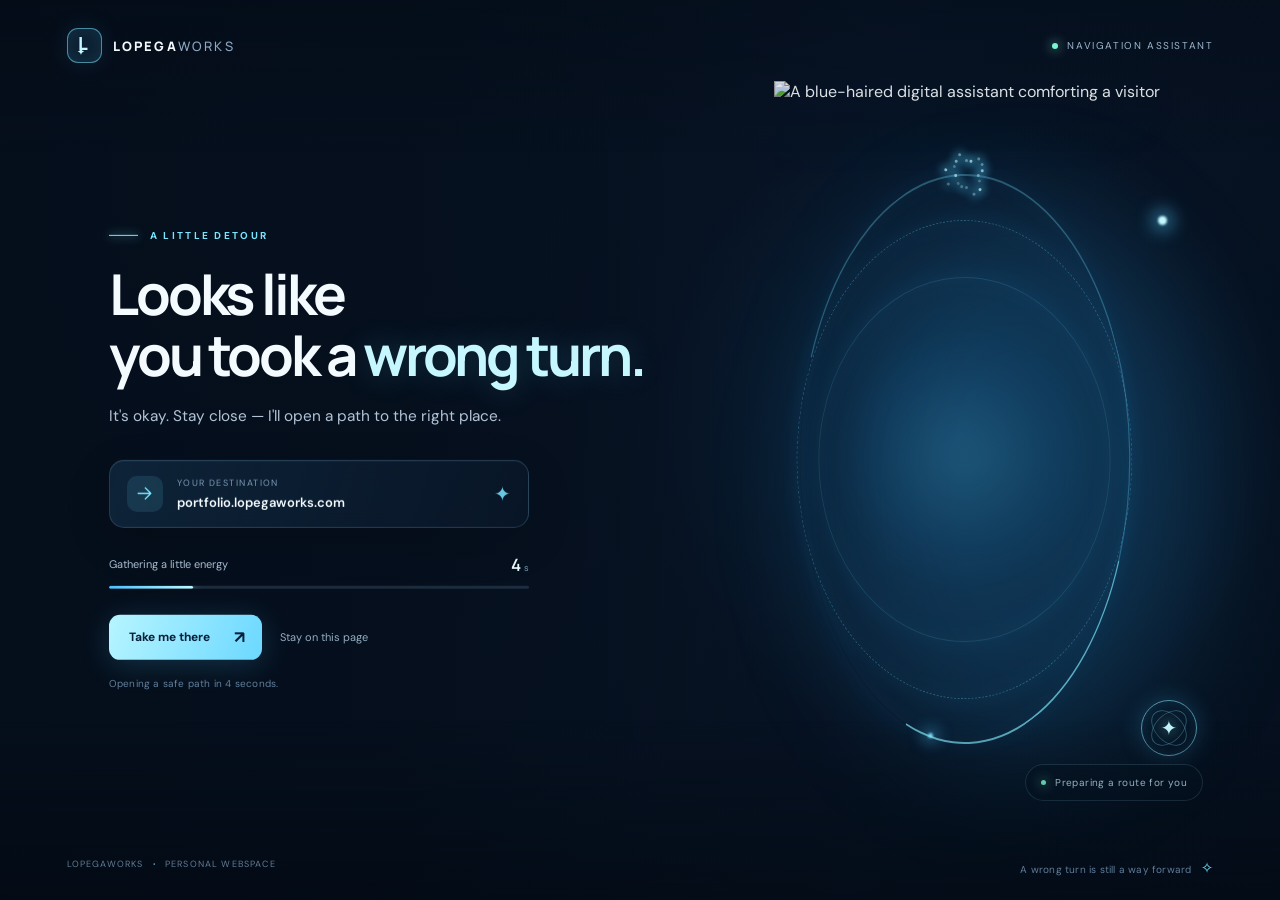
==== Redirect/index.html @ 865a96e5 "Add files via upload" ====
<!doctype html>
<html lang="en">
<head>
  <meta charset="utf-8">
  <meta name="viewport" content="width=device-width, initial-scale=1">
  <meta name="theme-color" content="#071323">
  <meta name="description" content="A friendly LopegaWorks navigation page.">
  <title>Finding your way · LopegaWorks</title>
  <link rel="stylesheet" href="styles.css">
</head>
<body>
  <main class="scene" id="scene">
    <div class="backdrop" aria-hidden="true"></div>
    <div class="image-wash" aria-hidden="true"></div>
    <div class="stars" id="stars" aria-hidden="true"></div>

    <div class="topbar">
      <a class="brand" href="#" aria-label="LopegaWorks home">
        <span class="brand-mark">L<span>✦</span></span>
        <span>LOPEGA<span class="brand-light">WORKS</span></span>
      </a>
      <span class="status"><i></i> NAVIGATION ASSISTANT</span>
    </div>

    <section class="content" aria-labelledby="headline">
      <div class="eyebrow"><span class="eyebrow-line"></span> A LITTLE DETOUR</div>
      <h1 id="headline">Looks like<br>you took a <em>wrong turn.</em></h1>
      <p class="intro" id="dialogue">It's okay. Stay close — I'll open a path to the right place.</p>

      <div class="route-card">
        <div class="route-icon" aria-hidden="true">
          <svg viewBox="0 0 24 24"><path d="M4 12h15M13 5l7 7-7 7"/></svg>
        </div>
        <div class="route-copy">
          <span class="route-label">YOUR DESTINATION</span>
          <strong id="destination-label">portfolio.lopegaworks.com</strong>
        </div>
        <span class="route-check" id="route-check" aria-hidden="true">✦</span>
      </div>

      <div class="progress-area">
        <div class="progress-meta">
          <span id="phase-label">Gathering a little energy</span>
          <span><b id="countdown">5</b><small>s</small></span>
        </div>
        <div class="progress-track"><div class="progress-fill" id="progress-fill"></div></div>
      </div>

      <div class="actions">
        <button class="primary" id="go-now" type="button">
          <span>Take me there</span><span class="button-arrow" aria-hidden="true">↗</span>
        </button>
        <button class="secondary" id="stay-here" type="button">Stay on this page</button>
      </div>
      <p class="footnote" id="footnote">Opening a safe path in <span id="footnote-count">5</span> seconds.</p>
    </section>

    <section class="character-stage" aria-label="Animated assistant illustration">
      <div class="ambient-orb orb-one" aria-hidden="true"></div>
      <div class="ambient-orb orb-two" aria-hidden="true"></div>
      <div class="portal" aria-hidden="true">
        <div class="portal-ring ring-a"></div>
        <div class="portal-ring ring-b"></div>
        <div class="portal-ring ring-c"></div>
        <div class="portal-core"></div>
        <div class="portal-sparks" id="portal-sparks"></div>
      </div>
      <div class="character-frame">
        <img src="assets/assistant-scene.png" alt="A blue-haired digital assistant comforting a visitor" class="character-art">
        <div class="character-glow" aria-hidden="true"></div>
      </div>
      <div class="magic-ribbon ribbon-one" aria-hidden="true"></div>
      <div class="magic-ribbon ribbon-two" aria-hidden="true"></div>
      <div class="magic-ribbon ribbon-three" aria-hidden="true"></div>
      <div class="magic-seal" aria-hidden="true"><span>✦</span></div>
      <div class="character-caption"><span class="caption-dot"></span><span id="character-status">Preparing a route for you</span></div>
    </section>

    <div class="bottomline">
      <span>LOPEGAWORKS <b>·</b> PERSONAL WEBSPACE</span>
      <span class="bottom-right">A wrong turn is still a way forward <span>✧</span></span>
    </div>
    <div class="transition-flash" id="transition-flash" aria-hidden="true"></div>
  </main>
  <script src="config.js"></script>
  <script src="script.js"></script>
</body>
</html>
---- Redirect/styles.css ----
@import url('https://fonts.googleapis.com/css2?family=DM+Sans:wght@400;500;600;700&family=Manrope:wght@400;500;600;700;800&display=swap');

:root {
  --bg: #06101f;
  --blue: #78e6ff;
  --blue-bright: #c6f7ff;
  --muted: #a6b9ce;
  --white: #f4fbff;
  --line: rgba(163, 224, 255, .18);
  --progress: 0%;
}
* { box-sizing: border-box; }
html, body { width: 100%; min-height: 100%; margin: 0; }
body {
  background: var(--bg); color: var(--white);
  font-family: 'DM Sans', system-ui, sans-serif;
  overflow: hidden;
}
button, a { font: inherit; }
button:focus-visible, a:focus-visible { outline: 2px solid var(--blue); outline-offset: 4px; }
.scene {
  position: relative; isolation: isolate; min-height: 100svh; width: 100%;
  overflow: hidden; background: radial-gradient(ellipse at 76% 60%, #123e64 0%, #0a1d33 36%, #06101f 75%);
}
.backdrop {
  position: absolute; inset: 0; z-index: -4;
  background:
    radial-gradient(circle at 75% 48%, rgba(43, 178, 255, .19), transparent 30%),
    radial-gradient(circle at 15% 20%, rgba(27, 78, 128, .2), transparent 30%),
    linear-gradient(120deg, #071321 0%, #081629 48%, #06101e 100%);
}
.image-wash {
  position: absolute; z-index: -3; inset: 0 0 0 35%;
  background-image: url("assets/assistant-scene.png");
  background-position: center 43%; background-size: cover; opacity: .13;
  filter: blur(26px) saturate(1.4); transform: scale(1.08);
}
.scene::before {
  content: ""; position: absolute; inset: 0; z-index: -1; pointer-events: none;
  background: linear-gradient(90deg, rgba(5,14,27,.96) 0%, rgba(5,14,27,.88) 32%, rgba(5,14,27,.18) 69%, rgba(5,14,27,.25) 100%);
}
.scene::after {
  content: ""; position: absolute; inset: 0; z-index: 5; pointer-events: none;
  background: linear-gradient(180deg, rgba(2,8,16,.28), transparent 17%, transparent 80%, rgba(2,8,16,.52));
}
.topbar {
  position: absolute; z-index: 8; top: 0; left: 0; right: 0;
  display: flex; align-items: center; justify-content: space-between;
  padding: 28px clamp(22px, 5.2vw, 82px);
}
.brand { display: inline-flex; gap: 11px; align-items: center; text-decoration: none; color: var(--white); font: 800 13px Manrope, sans-serif; letter-spacing: .17em; }
.brand-mark {
  display: grid; place-items: center; width: 35px; height: 35px; border-radius: 11px;
  border: 1px solid rgba(122,229,255,.55); color: var(--blue-bright); font: 800 18px Manrope;
  background: rgba(79,197,255,.1); box-shadow: inset 0 0 18px rgba(85,211,255,.1), 0 0 24px rgba(70,201,255,.12);
}
.brand-mark span { font-size: 9px; margin-left: -3px; margin-top: -17px; }
.brand-light { color: #8ba8c4; font-weight: 500; }
.status { display: flex; gap: 9px; align-items: center; color: #9eb7cc; font-size: 10px; letter-spacing: .16em; }
.status i, .caption-dot { width: 6px; height: 6px; border-radius: 50%; background: #78f4d0; box-shadow: 0 0 12px #78f4d0; }
.content {
  position: absolute; z-index: 6; left: clamp(22px, 8.5vw, 140px); top: 50%;
  transform: translateY(-47%); width: min(43%, 560px); min-width: 370px;
  animation: content-in 1s cubic-bezier(.2,.8,.2,1) both;
}
.eyebrow { display: flex; align-items: center; gap: 12px; color: var(--blue); font-size: 10px; letter-spacing: .23em; font-weight: 700; }
.eyebrow-line { width: 29px; height: 1px; background: var(--blue); box-shadow: 0 0 10px var(--blue); }
h1 { margin: 22px 0 17px; font: 700 clamp(36px, 4.4vw, 66px)/1.08 Manrope, sans-serif; letter-spacing: -.055em; }
h1 em { font-style: normal; color: var(--blue-bright); text-shadow: 0 0 32px rgba(99,219,255,.22); }
.intro { color: #b2c3d6; font-size: clamp(14px, 1.2vw, 17px); line-height: 1.75; max-width: 410px; margin: 0 0 30px; }
.route-card {
  display: flex; align-items: center; gap: 14px; max-width: 420px; padding: 15px 17px;
  border: 1px solid var(--line); border-radius: 15px;
  background: linear-gradient(110deg, rgba(18,44,68,.72), rgba(12,28,48,.5));
  box-shadow: 0 14px 45px rgba(0,0,0,.15), inset 0 1px rgba(255,255,255,.04);
  backdrop-filter: blur(12px);
}
.route-icon { width: 36px; height: 36px; flex: 0 0 auto; display: grid; place-items: center; border-radius: 10px; background: rgba(102,220,255,.12); color: var(--blue); }
.route-icon svg { width: 19px; fill: none; stroke: currentColor; stroke-width: 1.6; stroke-linecap: round; stroke-linejoin: round; }
.route-copy { display: grid; gap: 5px; min-width: 0; }
.route-label { color: #7f9cb7; font-size: 9px; letter-spacing: .16em; }
.route-copy strong { font-size: 13px; font-weight: 600; overflow-wrap: anywhere; }
.route-check { margin-left: auto; color: var(--blue); font-size: 20px; opacity: .85; animation: twinkle 2s ease-in-out infinite; }
.progress-area { max-width: 420px; margin-top: 25px; }
.progress-meta { display: flex; align-items: center; justify-content: space-between; color: #a9bfd3; font-size: 11px; margin-bottom: 10px; }
.progress-meta b { font: 600 17px Manrope; color: #e9faff; }
.progress-meta small { margin-left: 3px; color: #7695af; }
.progress-track { height: 3px; overflow: hidden; background: rgba(159,209,239,.15); border-radius: 5px; }
.progress-fill { height: 100%; width: 0; background: linear-gradient(90deg, #4cbfff, #bafaff); box-shadow: 0 0 12px #7ce8ff; border-radius: inherit; transition: width .35s linear; }
.actions { display: flex; align-items: center; gap: 18px; margin-top: 26px; }
.primary {
  display: flex; align-items: center; gap: 24px; border: 0; border-radius: 11px; padding: 14px 17px 14px 20px;
  background: linear-gradient(110deg, #b6f5ff, #6cd8ff); color: #052038; font-weight: 700; font-size: 12px;
  box-shadow: 0 5px 30px rgba(70,198,255,.2); cursor: pointer; transition: transform .2s, box-shadow .2s, filter .2s;
}
.primary:hover { transform: translateY(-2px); box-shadow: 0 9px 34px rgba(70,198,255,.35); filter: brightness(1.06); }
.button-arrow { font-size: 17px; line-height: 1; }
.secondary { background: none; border: 0; color: #93adc4; font-size: 11px; cursor: pointer; padding: 10px 0; transition: color .2s; }
.secondary:hover { color: white; }
.footnote { color: #617f9b; font-size: 10px; margin-top: 17px; letter-spacing: .02em; }
.character-stage {
  position: absolute; z-index: 1; right: 0; top: 0; height: 100%; width: 59%;
  display: flex; align-items: center; justify-content: center; pointer-events: none;
}
.character-frame {
  position: absolute; right: 2%; top: 9%; height: 83%; width: min(65%, 610px);
  display: flex; align-items: center; justify-content: center;
  animation: character-arrive 1.35s cubic-bezier(.16,.82,.22,1) both;
}
.character-art {
  position: relative; z-index: 2; width: 100%; height: 100%; object-fit: contain; object-position: center;
  filter: drop-shadow(0 12px 45px rgba(56,175,255,.2));
  animation: character-float 6s ease-in-out 1.3s infinite;
  -webkit-mask-image: linear-gradient(to bottom, #000 0%, #000 78%, transparent 100%);
  mask-image: linear-gradient(to bottom, #000 0%, #000 78%, transparent 100%);
}
.character-glow {
  position: absolute; z-index: 1; inset: 18% 12% 8%; border-radius: 50%;
  background: rgba(46,174,255,.16); filter: blur(60px); animation: glow-breathe 4s ease-in-out infinite;
}
.portal {
  position: absolute; width: min(45vw, 570px); aspect-ratio: 1; right: 4%; top: 51%; transform: translateY(-50%);
  opacity: .8; animation: portal-arrive 1.8s ease-out both;
}
.portal-ring { position: absolute; inset: 0; border: 1px solid rgba(113,224,255,.4); border-radius: 50%; box-shadow: inset 0 0 32px rgba(68,187,255,.07), 0 0 30px rgba(48,179,255,.08); }
.ring-a { transform: scaleX(.58) rotate(-24deg); border-width: 2px; animation: ring-spin 15s linear infinite; border-style: solid; border-left-color: transparent; border-bottom-color: rgba(140,244,255,.85); }
.ring-b { inset: 8%; transform: scaleX(.7) rotate(37deg); border-style: dashed; animation: ring-spin-reverse 24s linear infinite; }
.ring-c { inset: 18%; transform: scaleX(.8) rotate(-8deg); border-color: rgba(106,212,255,.2); animation: ring-breathe 3s ease-in-out infinite; }
.portal-core { position: absolute; inset: 27%; border-radius: 50%; background: radial-gradient(circle, rgba(109,227,255,.18), rgba(65,173,255,.05) 48%, transparent 72%); filter: blur(10px); animation: core-pulse 2.8s ease-in-out infinite; }
.ambient-orb { position: absolute; border-radius: 50%; filter: blur(1px); }
.orb-one { width: 9px; height: 9px; right: 15%; top: 24%; background: #c7fbff; box-shadow: 0 0 18px 5px rgba(83,205,255,.65); animation: orb-drift 6s ease-in-out infinite; }
.orb-two { width: 5px; height: 5px; right: 46%; bottom: 18%; background: #86e7ff; box-shadow: 0 0 15px 4px rgba(83,205,255,.6); animation: orb-drift 8s ease-in-out -2s infinite; }
.magic-ribbon { position: absolute; width: 42%; height: 1px; right: 16%; top: 49%; background: linear-gradient(90deg, transparent, rgba(134,237,255,.95), transparent); filter: drop-shadow(0 0 5px #4bcfff); opacity: 0; transform: rotate(-28deg); }
.ribbon-one { animation: ribbon-sweep 3.6s ease-in-out 1.4s infinite; }
.ribbon-two { top: 57%; transform: rotate(24deg); animation: ribbon-sweep 4.2s ease-in-out 2.2s infinite; }
.ribbon-three { top: 40%; transform: rotate(62deg); animation: ribbon-sweep 4.8s ease-in-out 2.7s infinite; }
.magic-seal {
  position: absolute; right: 11%; bottom: 16%; width: 56px; height: 56px; display: grid; place-items: center;
  border: 1px solid rgba(132,230,255,.6); border-radius: 50%; color: #c4f9ff;
  box-shadow: 0 0 25px rgba(74,194,255,.22), inset 0 0 15px rgba(74,194,255,.12);
  animation: seal-float 5s ease-in-out infinite;
}
.magic-seal::before, .magic-seal::after { content: ""; position: absolute; inset: 6px; border: 1px solid rgba(132,230,255,.35); border-radius: 50%; transform: rotate(45deg) scaleX(.65); }
.magic-seal::after { transform: rotate(-45deg) scaleX(.65); }
.magic-seal span { font-size: 20px; text-shadow: 0 0 15px #74eaff; }
.character-caption {
  position: absolute; z-index: 4; right: clamp(25px, 6vw, 90px); bottom: 11%;
  display: flex; gap: 9px; align-items: center; color: #b6d6e9; font-size: 10px; letter-spacing: .04em;
  padding: 11px 15px; border: 1px solid rgba(156,222,255,.17); border-radius: 30px;
  background: rgba(6,20,36,.55); backdrop-filter: blur(12px);
}
.caption-dot { width: 5px; height: 5px; }
.stars { position: absolute; inset: 0; z-index: 2; pointer-events: none; }
.star { position: absolute; width: 2px; height: 2px; border-radius: 50%; background: #c6f8ff; box-shadow: 0 0 8px 2px rgba(95,216,255,.4); animation: star-rise var(--dur, 7s) linear var(--delay, 0s) infinite; opacity: 0; }
.portal-sparks { position: absolute; inset: 0; animation: ring-spin 35s linear infinite; }
.spark { position: absolute; left: 50%; top: -2px; width: 3px; height: 3px; border-radius: 50%; background: #c9fbff; box-shadow: 0 0 9px 3px rgba(86,211,255,.65); }
.bottomline {
  position: absolute; z-index: 8; bottom: 0; left: 0; right: 0; display: flex; justify-content: space-between;
  padding: 22px clamp(22px, 5.2vw, 82px); color: #607d98; font-size: 9px; letter-spacing: .13em;
}
.bottomline b { color: #80dfff; margin: 0 6px; }
.bottom-right { letter-spacing: .02em; text-transform: none; font-size: 10px; }
.bottom-right span { color: var(--blue); font-size: 15px; margin-left: 6px; }
.transition-flash { position: absolute; z-index: 10; inset: 0; background: radial-gradient(circle at 72% 52%, #d4fbff, #61d8ff 20%, rgba(21,102,174,.8) 48%, #06101f 75%); opacity: 0; pointer-events: none; }
.scene.is-redirecting .transition-flash { animation: flash-out .9s ease-in forwards; }
.scene.is-redirecting .portal { animation: portal-expand .9s ease-in forwards; }
.scene.is-redirecting .magic-ribbon { opacity: 1; animation-duration: .45s; }
.scene.is-staying .progress-fill { background: linear-gradient(90deg, #7ce8ff, #c5ffe9); }
.scene.is-staying .intro { color: #c6f5ff; }
.scene.is-staying .character-caption { border-color: rgba(120,244,208,.4); }

@keyframes content-in { from { opacity: 0; transform: translate(-18px,-43%); } to { opacity: 1; transform: translate(0,-47%); } }
@keyframes character-arrive { from { opacity: 0; transform: translate(45px,15px) scale(.96); } to { opacity: 1; transform: translate(0,0) scale(1); } }
@keyframes character-float { 0%,100% { transform: translateY(0) rotate(0); } 50% { transform: translateY(-9px) rotate(.35deg); } }
@keyframes glow-breathe { 0%,100% { opacity: .55; transform: scale(.92); } 50% { opacity: 1; transform: scale(1.08); } }
@keyframes portal-arrive { from { opacity: 0; transform: translateY(-50%) scale(.65) rotate(-20deg); } to { opacity: .8; transform: translateY(-50%) scale(1) rotate(0); } }
@keyframes ring-spin { to { transform: rotate(360deg) scaleX(.58); } }
@keyframes ring-spin-reverse { to { transform: rotate(-360deg) scaleX(.7); } }
@keyframes ring-breathe { 0%,100% { opacity: .35; transform: scale(.95) scaleX(.8); } 50% { opacity: .8; transform: scale(1.04) scaleX(.8); } }
@keyframes core-pulse { 0%,100% { opacity: .45; transform: scale(.88); } 50% { opacity: 1; transform: scale(1.12); } }
@keyframes orb-drift { 0%,100% { transform: translate(0,0); } 50% { transform: translate(-18px,24px); } }
@keyframes ribbon-sweep { 0%,100% { opacity: 0; transform: translateX(-30px) rotate(-28deg) scaleX(.4); } 35%,65% { opacity: .85; transform: translateX(18px) rotate(-28deg) scaleX(1); } }
@keyframes seal-float { 0%,100% { transform: translateY(0) rotate(0); } 50% { transform: translateY(-13px) rotate(12deg); } }
@keyframes twinkle { 0%,100% { opacity: .45; transform: scale(.9); } 50% { opacity: 1; transform: scale(1.12); } }
@keyframes star-rise { 0% { transform: translateY(28px) scale(.4); opacity: 0; } 15% { opacity: .8; } 80% { opacity: .6; } 100% { transform: translateY(-85px) scale(1.2); opacity: 0; } }
@keyframes flash-out { 0% { opacity: 0; } 25% { opacity: .78; } 100% { opacity: 1; } }
@keyframes portal-expand { to { opacity: 1; transform: translateY(-50%) scale(1.8) rotate(12deg); } }

@media (min-width: 1500px) { .character-frame { right: 8%; width: min(57%, 720px); } }
@media (max-width: 900px) {
  .content { left: 5%; width: 48%; min-width: 320px; }
  .character-stage { width: 61%; }
  .character-frame { right: -6%; width: 78%; }
  .portal { width: 54vw; right: -5%; }
  h1 { font-size: clamp(34px, 5.2vw, 50px); }
  .status { font-size: 9px; }
}
@media (max-width: 650px) {
  body { overflow: auto; }
  .scene { min-height: 100svh; }
  .scene::before { background: linear-gradient(180deg, rgba(5,14,27,.25), rgba(5,14,27,.42) 32%, rgba(5,14,27,.96) 68%, #06101f 100%); }
  .topbar { padding: 18px 20px; }
  .brand { font-size: 11px; letter-spacing: .12em; gap: 8px; }
  .brand-mark { width: 31px; height: 31px; }
  .status { font-size: 0; letter-spacing: 0; gap: 0; }
  .status i { width: 7px; height: 7px; }
  .character-stage { width: 100%; height: 58%; top: 4%; }
  .character-frame { width: min(76%, 390px); height: 100%; right: 1%; top: 0; }
  .character-art { object-position: center top; }
  .portal { width: min(76vw, 370px); top: 45%; right: 1%; }
  .magic-seal { right: 8%; bottom: 15%; width: 43px; height: 43px; }
  .character-caption { right: 6%; bottom: 9%; font-size: 9px; padding: 9px 12px; }
  .content {
    top: auto; bottom: 8%; left: 7%; width: 86%; min-width: 0; transform: none;
    padding: 22px 0 16px; animation-name: mobile-content-in;
  }
  .eyebrow { font-size: 9px; }
  h1 { margin: 13px 0 10px; font-size: clamp(34px, 9.5vw, 47px); }
  .intro { font-size: 13px; line-height: 1.55; margin-bottom: 17px; max-width: 100%; }
  .route-card { padding: 11px 13px; gap: 11px; }
  .route-icon { width: 32px; height: 32px; }
  .route-copy strong { font-size: 11px; }
  .route-label { font-size: 8px; }
  .progress-area { margin-top: 16px; }
  .progress-meta { margin-bottom: 8px; font-size: 10px; }
  .progress-meta b { font-size: 15px; }
  .actions { margin-top: 17px; gap: 14px; }
  .primary { padding: 12px 14px 12px 16px; gap: 15px; font-size: 11px; }
  .secondary { font-size: 10px; }
  .footnote { margin-top: 11px; font-size: 9px; }
  .bottomline { display: none; }
  .image-wash { inset: 0; background-position: center 20%; opacity: .2; }
  @keyframes mobile-content-in { from { opacity: 0; transform: translateY(16px); } to { opacity: 1; transform: translateY(0); } }
}
@media (max-height: 740px) and (min-width: 651px) {
  .content { transform: translateY(-45%) scale(.88); transform-origin: left center; }
  .character-frame { top: 5%; height: 88%; }
  .bottomline { padding-top: 12px; padding-bottom: 12px; }
}
@media (prefers-reduced-motion: reduce) {
  *, *::before, *::after { animation-duration: .01ms !important; animation-iteration-count: 1 !important; scroll-behavior: auto !important; transition-duration: .01ms !important; }
}
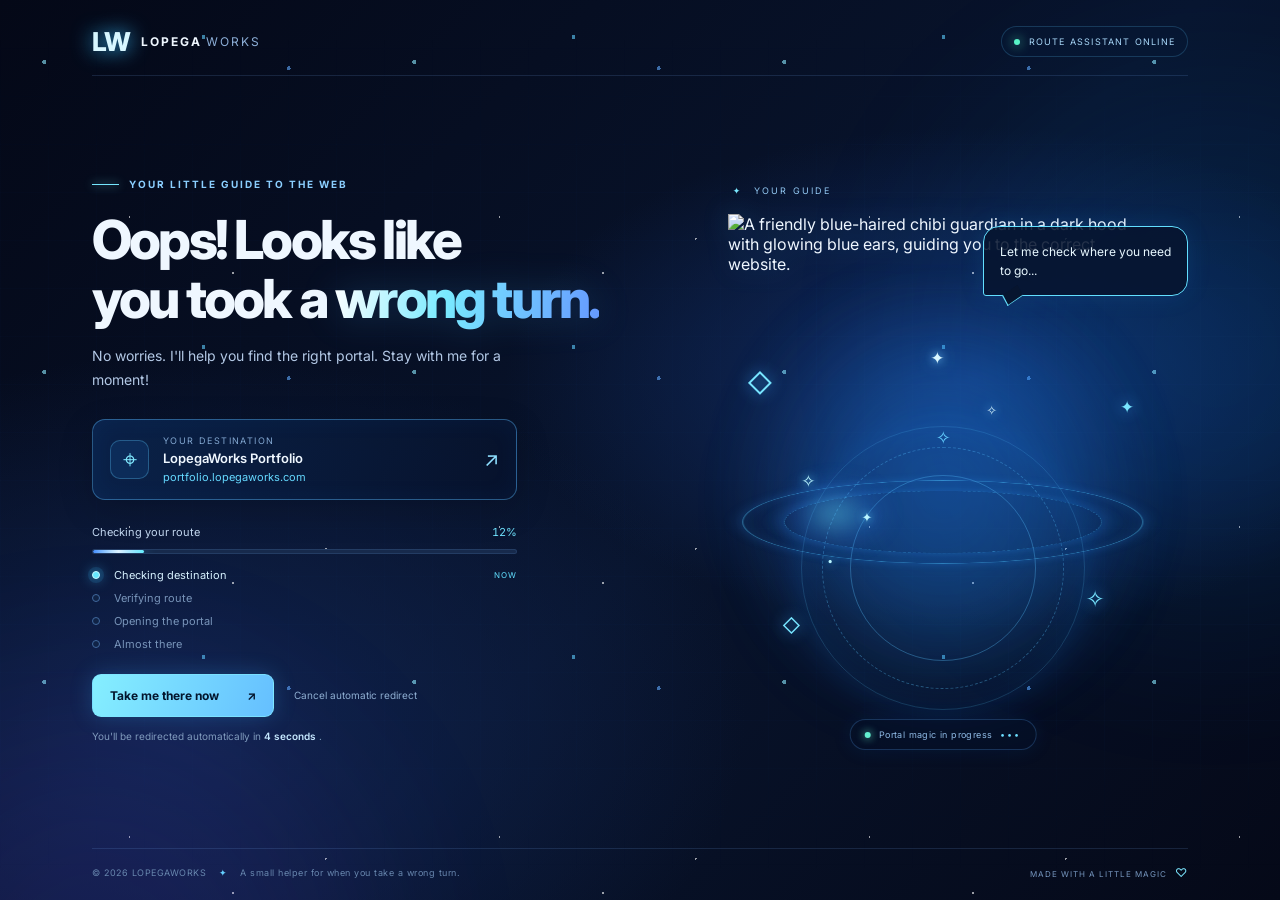
==== commit f60ac264: "Add files via upload" ====
--- a/Redirect/index.html
+++ b/Redirect/index.html
@@ -3,86 +3,97 @@
 <head>
   <meta charset="utf-8">
   <meta name="viewport" content="width=device-width, initial-scale=1">
-  <meta name="theme-color" content="#071323">
-  <meta name="description" content="A friendly LopegaWorks navigation page.">
-  <title>Finding your way · LopegaWorks</title>
+  <meta name="theme-color" content="#050b20">
+  <meta name="description" content="LopegaWorks route guidance — let's get you to the right destination.">
+  <title>Finding Your Way • LopegaWorks</title>
+  <link rel="preload" href="assets/anubis-guide.png" as="image">
   <link rel="stylesheet" href="styles.css">
+  <script src="config.js" defer></script>
+  <script src="script.js" defer></script>
 </head>
 <body>
-  <main class="scene" id="scene">
-    <div class="backdrop" aria-hidden="true"></div>
-    <div class="image-wash" aria-hidden="true"></div>
-    <div class="stars" id="stars" aria-hidden="true"></div>
+  <div class="starfield" aria-hidden="true"></div>
+  <div class="ambient ambient-a" aria-hidden="true"></div>
+  <div class="ambient ambient-b" aria-hidden="true"></div>
 
-    <div class="topbar">
-      <a class="brand" href="#" aria-label="LopegaWorks home">
-        <span class="brand-mark">L<span>✦</span></span>
-        <span>LOPEGA<span class="brand-light">WORKS</span></span>
+  <main class="page-shell">
+    <header class="topbar">
+      <a class="brand" href="./" aria-label="LopegaWorks home">
+        <span class="brand-mark">LW</span>
+        <span class="brand-name">LOPEGA<span>WORKS</span></span>
       </a>
-      <span class="status"><i></i> NAVIGATION ASSISTANT</span>
-    </div>
+      <span class="status-pill"><i></i> ROUTE ASSISTANT ONLINE</span>
+    </header>
 
-    <section class="content" aria-labelledby="headline">
-      <div class="eyebrow"><span class="eyebrow-line"></span> A LITTLE DETOUR</div>
-      <h1 id="headline">Looks like<br>you took a <em>wrong turn.</em></h1>
-      <p class="intro" id="dialogue">It's okay. Stay close — I'll open a path to the right place.</p>
+    <section class="hero">
+      <div class="hero-copy">
+        <div class="eyebrow"><span class="eyebrow-line"></span> YOUR LITTLE GUIDE TO THE WEB</div>
+        <h1>Oops! Looks like<br>you took a <span class="gradient-text">wrong turn.</span></h1>
+        <p class="intro">No worries. I'll help you find the right portal. Stay with me for a moment!</p>
 
-      <div class="route-card">
-        <div class="route-icon" aria-hidden="true">
-          <svg viewBox="0 0 24 24"><path d="M4 12h15M13 5l7 7-7 7"/></svg>
+        <div class="destination-card">
+          <div class="destination-icon" aria-hidden="true">⌖</div>
+          <div class="destination-copy">
+            <span class="muted-label">YOUR DESTINATION</span>
+            <strong id="destinationName">LopegaWorks Portfolio</strong>
+            <span id="destinationUrl" class="destination-url">portfolio.lopegaworks.com</span>
+          </div>
+          <span class="destination-check" aria-hidden="true">↗</span>
         </div>
-        <div class="route-copy">
-          <span class="route-label">YOUR DESTINATION</span>
-          <strong id="destination-label">portfolio.lopegaworks.com</strong>
+
+        <div class="progress-block">
+          <div class="progress-heading"><span id="stageTitle">Checking your route</span><span id="progressPercent">12%</span></div>
+          <div class="progress-track"><div id="progressBar" class="progress-fill"></div></div>
+          <div class="stage-list" aria-live="polite">
+            <div class="stage active" data-stage="0"><span class="stage-dot"></span><span>Checking destination</span><span class="stage-state">NOW</span></div>
+            <div class="stage" data-stage="1"><span class="stage-dot"></span><span>Verifying route</span><span class="stage-state"></span></div>
+            <div class="stage" data-stage="2"><span class="stage-dot"></span><span>Opening the portal</span><span class="stage-state"></span></div>
+            <div class="stage" data-stage="3"><span class="stage-dot"></span><span>Almost there</span><span class="stage-state"></span></div>
+          </div>
         </div>
-        <span class="route-check" id="route-check" aria-hidden="true">✦</span>
+
+        <div class="actions">
+          <a id="goNow" class="primary-button" href="https://portfolio.lopegaworks.com/">
+            <span>Take me there now</span><span aria-hidden="true">↗</span>
+          </a>
+          <button id="pauseRedirect" class="text-button" type="button">Cancel automatic redirect</button>
+        </div>
+        <p class="fine-print" id="redirectNote">You'll be redirected automatically in <strong><span id="countdown">5</span> seconds</strong>.</p>
+        <noscript><p class="noscript">JavaScript is disabled. Use the destination button above to continue.</p></noscript>
       </div>
 
-      <div class="progress-area">
-        <div class="progress-meta">
-          <span id="phase-label">Gathering a little energy</span>
-          <span><b id="countdown">5</b><small>s</small></span>
+      <div class="guide-area" aria-label="Animated chibi guide">
+        <div class="guide-label"><span class="label-spark">✦</span> YOUR GUIDE</div>
+        <div class="speech-bubble" id="speechBubble">Let me check where you need to go...</div>
+        <div class="portal portal-back" aria-hidden="true"></div>
+        <div class="portal portal-front" aria-hidden="true"></div>
+        <div class="magic-circle" aria-hidden="true"><span>✧</span></div>
+        <div class="character-wrap">
+          <div class="character-glow"></div>
+          <img class="character" src="assets/anubis-guide.png" alt="A friendly blue-haired chibi guardian in a dark hood with glowing blue ears, guiding you to the correct website." draggable="false">
+          <span class="blink-mask blink-left" aria-hidden="true"></span>
+          <span class="blink-mask blink-right" aria-hidden="true"></span>
+          <span class="hair-glint hair-glint-one" aria-hidden="true">✦</span>
+          <span class="hair-glint hair-glint-two" aria-hidden="true">✧</span>
+          <span class="hand-aura" aria-hidden="true"></span>
+          <span class="hand-spark hand-spark-one" aria-hidden="true">✧</span>
+          <span class="hand-spark hand-spark-two" aria-hidden="true">✦</span>
+          <span class="hand-spark hand-spark-three" aria-hidden="true">·</span>
         </div>
-        <div class="progress-track"><div class="progress-fill" id="progress-fill"></div></div>
+        <span class="float-gem gem-one" aria-hidden="true">◇</span>
+        <span class="float-gem gem-two" aria-hidden="true">✦</span>
+        <span class="float-gem gem-three" aria-hidden="true">◇</span>
+        <span class="float-gem gem-four" aria-hidden="true">✧</span>
+        <div class="guide-caption"><span class="caption-orb"></span><span>Portal magic in progress</span><span class="caption-dots">•••</span></div>
       </div>
-
-      <div class="actions">
-        <button class="primary" id="go-now" type="button">
-          <span>Take me there</span><span class="button-arrow" aria-hidden="true">↗</span>
-        </button>
-        <button class="secondary" id="stay-here" type="button">Stay on this page</button>
-      </div>
-      <p class="footnote" id="footnote">Opening a safe path in <span id="footnote-count">5</span> seconds.</p>
     </section>
 
-    <section class="character-stage" aria-label="Animated assistant illustration">
-      <div class="ambient-orb orb-one" aria-hidden="true"></div>
-      <div class="ambient-orb orb-two" aria-hidden="true"></div>
-      <div class="portal" aria-hidden="true">
-        <div class="portal-ring ring-a"></div>
-        <div class="portal-ring ring-b"></div>
-        <div class="portal-ring ring-c"></div>
-        <div class="portal-core"></div>
-        <div class="portal-sparks" id="portal-sparks"></div>
-      </div>
-      <div class="character-frame">
-        <img src="assets/assistant-scene.png" alt="A blue-haired digital assistant comforting a visitor" class="character-art">
-        <div class="character-glow" aria-hidden="true"></div>
-      </div>
-      <div class="magic-ribbon ribbon-one" aria-hidden="true"></div>
-      <div class="magic-ribbon ribbon-two" aria-hidden="true"></div>
-      <div class="magic-ribbon ribbon-three" aria-hidden="true"></div>
-      <div class="magic-seal" aria-hidden="true"><span>✦</span></div>
-      <div class="character-caption"><span class="caption-dot"></span><span id="character-status">Preparing a route for you</span></div>
-    </section>
-
-    <div class="bottomline">
-      <span>LOPEGAWORKS <b>·</b> PERSONAL WEBSPACE</span>
-      <span class="bottom-right">A wrong turn is still a way forward <span>✧</span></span>
-    </div>
-    <div class="transition-flash" id="transition-flash" aria-hidden="true"></div>
+    <footer class="footer">
+      <span>© <span id="year"></span> LOPEGAWORKS</span>
+      <span class="footer-separator">✦</span>
+      <span>A small helper for when you take a wrong turn.</span>
+      <span class="footer-right">MADE WITH A LITTLE MAGIC <span>♡</span></span>
+    </footer>
   </main>
-  <script src="config.js"></script>
-  <script src="script.js"></script>
 </body>
 </html>
--- a/Redirect/styles.css
+++ b/Redirect/styles.css
@@ -1,242 +1,62 @@
-@import url('https://fonts.googleapis.com/css2?family=DM+Sans:wght@400;500;600;700&family=Manrope:wght@400;500;600;700;800&display=swap');
+@import url('https://fonts.googleapis.com/css2?family=Inter:wght@400;500;600;700;800&display=swap');
+:root{color-scheme:dark;--bg:#050a1b;--panel:rgba(8,20,49,.76);--line:rgba(93,170,255,.27);--blue:#54cfff;--cyan:#75e7ff;--text:#eff7ff;--muted:#9db7d8;--gold:#e8c989}
+*{box-sizing:border-box}
+html{min-height:100%;background:var(--bg)}
+body{margin:0;min-height:100vh;overflow-x:hidden;color:var(--text);font-family:Inter,ui-sans-serif,system-ui,-apple-system,BlinkMacSystemFont,"Segoe UI",sans-serif;background:radial-gradient(ellipse at 76% 42%,#102c64 0,transparent 34%),radial-gradient(ellipse at 15% 80%,#10234e 0,transparent 36%),linear-gradient(135deg,#040817,#08142d 55%,#050918)}
+body:before{content:"";position:fixed;inset:0;pointer-events:none;opacity:.18;background-image:linear-gradient(rgba(65,132,220,.12) 1px,transparent 1px),linear-gradient(90deg,rgba(65,132,220,.12) 1px,transparent 1px);background-size:48px 48px;mask-image:linear-gradient(transparent,#000 25%,#000 80%,transparent);z-index:0}
+.starfield{position:fixed;inset:0;pointer-events:none;background-image:radial-gradient(2px 2px at 12% 20%,#8deaff 99%,transparent),radial-gradient(1px 1px at 35% 70%,#fff 99%,transparent),radial-gradient(2px 2px at 78% 22%,#62aaff 99%,transparent),radial-gradient(1px 1px at 88% 77%,#fff 99%,transparent),radial-gradient(2px 2px at 55% 12%,#5fcfff 99%,transparent),radial-gradient(1px 1px at 63% 88%,#fff 99%,transparent);background-size:370px 310px;animation:starDrift 24s linear infinite;opacity:.6;z-index:0}
+.ambient{position:fixed;width:32rem;height:32rem;border-radius:50%;filter:blur(100px);opacity:.12;pointer-events:none;z-index:0}.ambient-a{background:#078dff;top:10%;right:-12rem;animation:ambient 12s ease-in-out infinite alternate}.ambient-b{background:#6b4dff;bottom:-20rem;left:-10rem;animation:ambient 15s ease-in-out infinite alternate-reverse}
+.page-shell{position:relative;z-index:1;width:min(1180px,100%);margin:auto;padding:26px 42px 20px;min-height:100vh;display:flex;flex-direction:column}
+.topbar{display:flex;align-items:center;justify-content:space-between;gap:20px;padding-bottom:18px;border-bottom:1px solid rgba(125,181,255,.15)}
+.brand{display:inline-flex;align-items:center;gap:12px;text-decoration:none;color:inherit}.brand-mark{font-weight:800;font-size:26px;letter-spacing:-2px;color:#d7f7ff;text-shadow:0 0 20px #38bfff}.brand-name{font-size:12px;font-weight:700;letter-spacing:2px}.brand-name span{font-weight:400;color:#8caed7;margin-left:4px}
+.status-pill{display:flex;align-items:center;gap:9px;border:1px solid rgba(94,199,255,.2);border-radius:99px;padding:9px 12px;font-size:9px;letter-spacing:1.2px;color:#a8d7f8;background:rgba(7,23,52,.52)}.status-pill i{width:6px;height:6px;background:#58f5c7;border-radius:50%;box-shadow:0 0 12px #58f5c7;animation:statusPulse 2s infinite}
+.hero{flex:1;display:grid;grid-template-columns:minmax(0,1fr) minmax(360px,.88fr);align-items:center;gap:32px;padding:38px 0 32px;min-height:580px}
+.hero-copy{position:relative;z-index:2;max-width:570px;animation:copyIn .8s both}
+.eyebrow{display:flex;align-items:center;gap:10px;color:#8bcfff;font-size:10px;letter-spacing:2px;font-weight:700}.eyebrow-line{width:27px;height:1px;background:var(--cyan);box-shadow:0 0 10px var(--cyan)}
+h1{font-size:clamp(38px,4.2vw,59px);line-height:1.08;letter-spacing:-2.8px;margin:21px 0 16px;font-weight:800} .gradient-text{background:linear-gradient(100deg,#fff 0%,#79eaff 42%,#6598ff 100%);-webkit-background-clip:text;background-clip:text;color:transparent;filter:drop-shadow(0 0 18px rgba(69,171,255,.22))}
+.intro{color:#b3c8e5;line-height:1.75;font-size:14px;max-width:430px;margin:0 0 26px}
+.destination-card{display:flex;align-items:center;gap:14px;max-width:425px;padding:15px 17px;border:1px solid rgba(89,186,255,.42);border-radius:13px;background:linear-gradient(110deg,rgba(11,37,78,.84),rgba(7,18,43,.82));box-shadow:0 10px 35px rgba(0,0,0,.16),inset 0 0 24px rgba(31,123,255,.06);position:relative;overflow:hidden}
+.destination-card:after{content:"";position:absolute;top:0;left:-80%;width:50%;height:100%;background:linear-gradient(90deg,transparent,rgba(120,226,255,.08),transparent);transform:skewX(-20deg);animation:cardSweep 6s ease-in-out infinite}
+.destination-icon{display:grid;place-items:center;width:39px;height:39px;flex:none;border:1px solid rgba(98,206,255,.3);border-radius:10px;color:#80e9ff;font-size:25px;background:rgba(25,108,191,.16)}
+.destination-copy{display:grid;gap:4px;min-width:0}.muted-label{font-size:9px;letter-spacing:1.4px;color:#83a8d1}.destination-copy strong{font-size:13px;font-weight:600}.destination-url{font-size:11px;color:#65d9ff;overflow-wrap:anywhere}.destination-check{margin-left:auto;color:#8edfff;font-size:20px}
+.progress-block{max-width:425px;margin-top:25px}.progress-heading{display:flex;justify-content:space-between;font-size:11px;color:#c4d9f2;margin-bottom:10px}.progress-heading span:last-child{color:#70e4ff;font-variant-numeric:tabular-nums}
+.progress-track{height:5px;background:#172a4c;border-radius:99px;overflow:hidden;border:1px solid rgba(116,174,255,.13)}.progress-fill{height:100%;width:12%;border-radius:99px;background:linear-gradient(90deg,#438bff,#66efff);box-shadow:0 0 14px #38baff;transition:width .8s cubic-bezier(.2,.8,.2,1);position:relative}.progress-fill:after{content:"";position:absolute;inset:0;background:linear-gradient(90deg,transparent,rgba(255,255,255,.8),transparent);animation:shine 1.8s linear infinite}
+.stage-list{display:grid;gap:9px;margin-top:14px}.stage{display:grid;grid-template-columns:13px 1fr auto;align-items:center;gap:9px;color:#7894b9;font-size:11px;transition:color .3s}.stage-dot{width:8px;height:8px;border-radius:50%;border:1px solid #416a9f;background:#102346;transition:all .3s}.stage.active{color:#d7f2ff}.stage.active .stage-dot{background:#65e7ff;border-color:#c6f8ff;box-shadow:0 0 0 4px rgba(69,197,255,.12),0 0 13px #38baff}.stage.done{color:#91c7e7}.stage.done .stage-dot{background:#64e8c5;border-color:#64e8c5}.stage-state{font-size:8px;letter-spacing:1px;color:#61dfff}
+.actions{display:flex;align-items:center;gap:20px;flex-wrap:wrap;margin-top:23px}.primary-button{display:inline-flex;align-items:center;gap:28px;padding:13px 17px;text-decoration:none;border-radius:9px;border:1px solid rgba(125,230,255,.8);color:#03152d;background:linear-gradient(110deg,#85efff,#65bfff);font-weight:700;font-size:12px;box-shadow:0 0 22px rgba(55,179,255,.23);transition:transform .2s,box-shadow .2s}.primary-button:hover{transform:translateY(-2px);box-shadow:0 7px 28px rgba(55,179,255,.4)}.primary-button:active{transform:scale(.98)}.text-button{font:inherit;font-size:10px;color:#8eaed1;border:0;background:none;padding:8px 0;cursor:pointer}.text-button:hover{color:#d5f6ff}.fine-print{font-size:10px;color:#7f9bbd;margin-top:13px}.fine-print strong{font-weight:600;color:#c6e8ff}.noscript{color:#ffd9a8;font-size:12px}
+.guide-area{height:530px;min-width:0;position:relative;display:grid;place-items:center;isolation:isolate;animation:guideIn 1s .12s both}
+.guide-area:before{content:"";position:absolute;inset:10% 0 0;border-radius:50%;background:radial-gradient(ellipse,rgba(24,103,224,.23),transparent 66%);filter:blur(15px);z-index:-2}
+.guide-label{position:absolute;top:5px;left:7%;font-size:9px;letter-spacing:2px;color:#93c8f2}.label-spark{color:#7ceaff;margin-right:7px}
+.speech-bubble{position:absolute;top:8%;right:0;z-index:5;width:205px;padding:15px 16px;border:1px solid #62dfff;border-radius:16px 16px 16px 3px;background:rgba(6,20,47,.87);box-shadow:0 0 24px rgba(31,158,255,.13);font-size:12px;line-height:1.6;color:#e8f8ff;animation:bubbleFloat 4s ease-in-out infinite}.speech-bubble:after{content:"";position:absolute;bottom:-8px;left:21px;width:14px;height:14px;border-left:1px solid #62dfff;border-bottom:1px solid #62dfff;background:#07152f;transform:skew(-25deg) rotate(-45deg)}
+.character-wrap{position:absolute;z-index:3;width:min(100%,430px);height:94%;bottom:0;display:grid;place-items:center;animation:characterFloat 5s ease-in-out infinite;transform-origin:50% 55%}
+.character{position:relative;z-index:2;width:100%;height:100%;object-fit:contain;filter:drop-shadow(0 0 13px rgba(56,163,255,.23));user-select:none;-webkit-user-drag:none;animation:characterSway 7s ease-in-out infinite}
+.character-glow{position:absolute;width:68%;height:60%;top:24%;border-radius:50%;background:rgba(42,153,255,.23);filter:blur(48px);animation:glowPulse 3.6s ease-in-out infinite}
+.portal{position:absolute;left:50%;top:60%;border:1px solid rgba(87,206,255,.55);border-radius:50%;transform:translate(-50%,-50%) rotateX(66deg);pointer-events:none}
+.portal-back{width:82%;height:36%;box-shadow:0 0 20px rgba(46,151,255,.26),inset 0 0 20px rgba(46,151,255,.13);animation:portalSpin 18s linear infinite}
+.portal-front{width:65%;height:27%;border-style:dashed;opacity:.8;box-shadow:0 0 26px rgba(46,151,255,.4);animation:portalSpin 13s linear infinite reverse}
+.magic-circle{position:absolute;bottom:7%;width:58%;aspect-ratio:1;border:1px solid rgba(83,191,255,.22);border-radius:50%;display:grid;place-items:start center;color:#75dfff;font-size:18px;box-shadow:0 0 36px rgba(40,135,255,.13),inset 0 0 30px rgba(40,135,255,.1);animation:circlePulse 3s ease-in-out infinite}.magic-circle:before,.magic-circle:after{content:"";position:absolute;inset:7%;border:1px dashed rgba(100,202,255,.34);border-radius:50%;animation:portalSpin 24s linear infinite}.magic-circle:after{inset:17%;border-style:solid;animation-direction:reverse;animation-duration:18s}
+.float-gem{position:absolute;z-index:4;color:#78e5ff;text-shadow:0 0 15px #39aaff;font-size:25px;animation:gemFloat 4s ease-in-out infinite}.gem-one{left:10%;top:33%}.gem-two{right:11%;top:38%;font-size:17px;animation-delay:-1.3s}.gem-three{left:17%;bottom:20%;font-size:18px;animation-delay:-2.1s}.gem-four{right:17%;bottom:24%;font-size:23px;animation-delay:-.8s}
+.guide-caption{position:absolute;bottom:0;left:50%;transform:translateX(-50%);display:flex;align-items:center;gap:8px;white-space:nowrap;font-size:9px;letter-spacing:.4px;color:#91bce6;border:1px solid rgba(91,174,255,.23);background:rgba(6,17,41,.68);border-radius:99px;padding:9px 14px;box-shadow:0 0 20px rgba(22,113,221,.1)}.caption-orb{width:6px;height:6px;background:#64f0d0;border-radius:50%;box-shadow:0 0 9px #64f0d0}.caption-dots{letter-spacing:2px;color:#6edfff;animation:dots 1.3s infinite}
+.footer{display:flex;align-items:center;gap:13px;border-top:1px solid rgba(125,181,255,.15);padding-top:16px;color:#6887ae;font-size:9px;letter-spacing:.5px}.footer-separator{color:#65cfff}.footer-right{margin-left:auto;color:#7595bd;font-size:8px;letter-spacing:1px}.footer-right span{color:#7ce7ff;font-size:12px;margin-left:5px}
+@keyframes starDrift{to{background-position:370px 310px}}@keyframes statusPulse{50%{opacity:.45;box-shadow:0 0 3px #58f5c7}}@keyframes ambient{to{transform:translate(25px,-20px) scale(1.15)}}@keyframes copyIn{from{opacity:0;transform:translateY(15px)}to{opacity:1;transform:none}}@keyframes guideIn{from{opacity:0;transform:translateY(18px) scale(.98)}to{opacity:1;transform:none}}@keyframes characterFloat{0%,100%{transform:translateY(0)}50%{transform:translateY(-12px)}}@keyframes characterSway{0%,100%{rotate:0deg}50%{rotate:.7deg}}@keyframes glowPulse{0%,100%{opacity:.45;transform:scale(.88)}50%{opacity:.85;transform:scale(1.08)}}@keyframes portalSpin{to{transform:translate(-50%,-50%) rotateX(66deg) rotateZ(360deg)}}@keyframes circlePulse{0%,100%{opacity:.6;scale:.97}50%{opacity:1;scale:1.03}}@keyframes gemFloat{0%,100%{transform:translateY(0) rotate(0)}50%{transform:translateY(-15px) rotate(18deg)}}@keyframes bubbleFloat{0%,100%{transform:translateY(0)}50%{transform:translateY(-5px)}}@keyframes cardSweep{0%,60%{left:-80%}85%,100%{left:140%}}@keyframes shine{to{transform:translateX(250%)}}@keyframes dots{0%,100%{opacity:.35}50%{opacity:1}}
+@media(min-width:1200px){.hero{gap:50px}.guide-area{height:570px}}
+@media(max-width:850px){.page-shell{padding:20px 25px 16px}.hero{grid-template-columns:1fr minmax(270px,.8fr);gap:10px}.guide-area{height:460px}.speech-bubble{width:175px;right:-5px;top:10%;font-size:11px}.character-wrap{width:115%;height:88%;}.footer{flex-wrap:wrap}.footer-right{width:100%;margin:0}}
+@media(max-width:650px){.page-shell{padding:17px 19px 15px}.topbar{padding-bottom:14px}.brand-mark{font-size:23px}.brand-name{font-size:10px;letter-spacing:1.5px}.status-pill{font-size:7px;padding:8px;letter-spacing:.6px}.hero{display:flex;flex-direction:column;align-items:stretch;gap:0;padding:29px 0 25px}.hero-copy{order:1}.guide-area{order:0;height:min(105vw,390px);min-height:290px;margin:0 -6px 24px}.guide-label{left:6%;top:2px}.character-wrap{width:88%;height:100%}.speech-bubble{top:8%;right:1%;width:158px;padding:11px 12px;font-size:10px}.portal{top:62%}.magic-circle{bottom:1%;width:52%}.guide-caption{bottom:-4px}.eyebrow{font-size:9px}h1{font-size:clamp(38px,10vw,50px);letter-spacing:-2px;margin:16px 0 12px}.intro{font-size:13px;margin-bottom:20px}.destination-card,.progress-block{max-width:none}.stage-list{gap:11px}.actions{gap:14px}.primary-button{justify-content:space-between;flex:1}.text-button{font-size:10px}.footer{line-height:1.6}.footer-right{font-size:7px}}
+@media(max-width:370px){.status-pill{max-width:132px}.speech-bubble{width:140px}.guide-area{min-height:265px}.actions{align-items:flex-start;flex-direction:column}.primary-button{flex:none}.text-button{padding:0}}
+@media(prefers-reduced-motion:reduce){*,*:before,*:after{animation-duration:.01ms!important;animation-iteration-count:1!important;scroll-behavior:auto!important;transition-duration:.01ms!important}}
 
-:root {
-  --bg: #06101f;
-  --blue: #78e6ff;
-  --blue-bright: #c6f7ff;
-  --muted: #a6b9ce;
-  --white: #f4fbff;
-  --line: rgba(163, 224, 255, .18);
-  --progress: 0%;
-}
-* { box-sizing: border-box; }
-html, body { width: 100%; min-height: 100%; margin: 0; }
-body {
-  background: var(--bg); color: var(--white);
-  font-family: 'DM Sans', system-ui, sans-serif;
-  overflow: hidden;
-}
-button, a { font: inherit; }
-button:focus-visible, a:focus-visible { outline: 2px solid var(--blue); outline-offset: 4px; }
-.scene {
-  position: relative; isolation: isolate; min-height: 100svh; width: 100%;
-  overflow: hidden; background: radial-gradient(ellipse at 76% 60%, #123e64 0%, #0a1d33 36%, #06101f 75%);
-}
-.backdrop {
-  position: absolute; inset: 0; z-index: -4;
-  background:
-    radial-gradient(circle at 75% 48%, rgba(43, 178, 255, .19), transparent 30%),
-    radial-gradient(circle at 15% 20%, rgba(27, 78, 128, .2), transparent 30%),
-    linear-gradient(120deg, #071321 0%, #081629 48%, #06101e 100%);
-}
-.image-wash {
-  position: absolute; z-index: -3; inset: 0 0 0 35%;
-  background-image: url("assets/assistant-scene.png");
-  background-position: center 43%; background-size: cover; opacity: .13;
-  filter: blur(26px) saturate(1.4); transform: scale(1.08);
-}
-.scene::before {
-  content: ""; position: absolute; inset: 0; z-index: -1; pointer-events: none;
-  background: linear-gradient(90deg, rgba(5,14,27,.96) 0%, rgba(5,14,27,.88) 32%, rgba(5,14,27,.18) 69%, rgba(5,14,27,.25) 100%);
-}
-.scene::after {
-  content: ""; position: absolute; inset: 0; z-index: 5; pointer-events: none;
-  background: linear-gradient(180deg, rgba(2,8,16,.28), transparent 17%, transparent 80%, rgba(2,8,16,.52));
-}
-.topbar {
-  position: absolute; z-index: 8; top: 0; left: 0; right: 0;
-  display: flex; align-items: center; justify-content: space-between;
-  padding: 28px clamp(22px, 5.2vw, 82px);
-}
-.brand { display: inline-flex; gap: 11px; align-items: center; text-decoration: none; color: var(--white); font: 800 13px Manrope, sans-serif; letter-spacing: .17em; }
-.brand-mark {
-  display: grid; place-items: center; width: 35px; height: 35px; border-radius: 11px;
-  border: 1px solid rgba(122,229,255,.55); color: var(--blue-bright); font: 800 18px Manrope;
-  background: rgba(79,197,255,.1); box-shadow: inset 0 0 18px rgba(85,211,255,.1), 0 0 24px rgba(70,201,255,.12);
-}
-.brand-mark span { font-size: 9px; margin-left: -3px; margin-top: -17px; }
-.brand-light { color: #8ba8c4; font-weight: 500; }
-.status { display: flex; gap: 9px; align-items: center; color: #9eb7cc; font-size: 10px; letter-spacing: .16em; }
-.status i, .caption-dot { width: 6px; height: 6px; border-radius: 50%; background: #78f4d0; box-shadow: 0 0 12px #78f4d0; }
-.content {
-  position: absolute; z-index: 6; left: clamp(22px, 8.5vw, 140px); top: 50%;
-  transform: translateY(-47%); width: min(43%, 560px); min-width: 370px;
-  animation: content-in 1s cubic-bezier(.2,.8,.2,1) both;
-}
-.eyebrow { display: flex; align-items: center; gap: 12px; color: var(--blue); font-size: 10px; letter-spacing: .23em; font-weight: 700; }
-.eyebrow-line { width: 29px; height: 1px; background: var(--blue); box-shadow: 0 0 10px var(--blue); }
-h1 { margin: 22px 0 17px; font: 700 clamp(36px, 4.4vw, 66px)/1.08 Manrope, sans-serif; letter-spacing: -.055em; }
-h1 em { font-style: normal; color: var(--blue-bright); text-shadow: 0 0 32px rgba(99,219,255,.22); }
-.intro { color: #b2c3d6; font-size: clamp(14px, 1.2vw, 17px); line-height: 1.75; max-width: 410px; margin: 0 0 30px; }
-.route-card {
-  display: flex; align-items: center; gap: 14px; max-width: 420px; padding: 15px 17px;
-  border: 1px solid var(--line); border-radius: 15px;
-  background: linear-gradient(110deg, rgba(18,44,68,.72), rgba(12,28,48,.5));
-  box-shadow: 0 14px 45px rgba(0,0,0,.15), inset 0 1px rgba(255,255,255,.04);
-  backdrop-filter: blur(12px);
-}
-.route-icon { width: 36px; height: 36px; flex: 0 0 auto; display: grid; place-items: center; border-radius: 10px; background: rgba(102,220,255,.12); color: var(--blue); }
-.route-icon svg { width: 19px; fill: none; stroke: currentColor; stroke-width: 1.6; stroke-linecap: round; stroke-linejoin: round; }
-.route-copy { display: grid; gap: 5px; min-width: 0; }
-.route-label { color: #7f9cb7; font-size: 9px; letter-spacing: .16em; }
-.route-copy strong { font-size: 13px; font-weight: 600; overflow-wrap: anywhere; }
-.route-check { margin-left: auto; color: var(--blue); font-size: 20px; opacity: .85; animation: twinkle 2s ease-in-out infinite; }
-.progress-area { max-width: 420px; margin-top: 25px; }
-.progress-meta { display: flex; align-items: center; justify-content: space-between; color: #a9bfd3; font-size: 11px; margin-bottom: 10px; }
-.progress-meta b { font: 600 17px Manrope; color: #e9faff; }
-.progress-meta small { margin-left: 3px; color: #7695af; }
-.progress-track { height: 3px; overflow: hidden; background: rgba(159,209,239,.15); border-radius: 5px; }
-.progress-fill { height: 100%; width: 0; background: linear-gradient(90deg, #4cbfff, #bafaff); box-shadow: 0 0 12px #7ce8ff; border-radius: inherit; transition: width .35s linear; }
-.actions { display: flex; align-items: center; gap: 18px; margin-top: 26px; }
-.primary {
-  display: flex; align-items: center; gap: 24px; border: 0; border-radius: 11px; padding: 14px 17px 14px 20px;
-  background: linear-gradient(110deg, #b6f5ff, #6cd8ff); color: #052038; font-weight: 700; font-size: 12px;
-  box-shadow: 0 5px 30px rgba(70,198,255,.2); cursor: pointer; transition: transform .2s, box-shadow .2s, filter .2s;
-}
-.primary:hover { transform: translateY(-2px); box-shadow: 0 9px 34px rgba(70,198,255,.35); filter: brightness(1.06); }
-.button-arrow { font-size: 17px; line-height: 1; }
-.secondary { background: none; border: 0; color: #93adc4; font-size: 11px; cursor: pointer; padding: 10px 0; transition: color .2s; }
-.secondary:hover { color: white; }
-.footnote { color: #617f9b; font-size: 10px; margin-top: 17px; letter-spacing: .02em; }
-.character-stage {
-  position: absolute; z-index: 1; right: 0; top: 0; height: 100%; width: 59%;
-  display: flex; align-items: center; justify-content: center; pointer-events: none;
-}
-.character-frame {
-  position: absolute; right: 2%; top: 9%; height: 83%; width: min(65%, 610px);
-  display: flex; align-items: center; justify-content: center;
-  animation: character-arrive 1.35s cubic-bezier(.16,.82,.22,1) both;
-}
-.character-art {
-  position: relative; z-index: 2; width: 100%; height: 100%; object-fit: contain; object-position: center;
-  filter: drop-shadow(0 12px 45px rgba(56,175,255,.2));
-  animation: character-float 6s ease-in-out 1.3s infinite;
-  -webkit-mask-image: linear-gradient(to bottom, #000 0%, #000 78%, transparent 100%);
-  mask-image: linear-gradient(to bottom, #000 0%, #000 78%, transparent 100%);
-}
-.character-glow {
-  position: absolute; z-index: 1; inset: 18% 12% 8%; border-radius: 50%;
-  background: rgba(46,174,255,.16); filter: blur(60px); animation: glow-breathe 4s ease-in-out infinite;
-}
-.portal {
-  position: absolute; width: min(45vw, 570px); aspect-ratio: 1; right: 4%; top: 51%; transform: translateY(-50%);
-  opacity: .8; animation: portal-arrive 1.8s ease-out both;
-}
-.portal-ring { position: absolute; inset: 0; border: 1px solid rgba(113,224,255,.4); border-radius: 50%; box-shadow: inset 0 0 32px rgba(68,187,255,.07), 0 0 30px rgba(48,179,255,.08); }
-.ring-a { transform: scaleX(.58) rotate(-24deg); border-width: 2px; animation: ring-spin 15s linear infinite; border-style: solid; border-left-color: transparent; border-bottom-color: rgba(140,244,255,.85); }
-.ring-b { inset: 8%; transform: scaleX(.7) rotate(37deg); border-style: dashed; animation: ring-spin-reverse 24s linear infinite; }
-.ring-c { inset: 18%; transform: scaleX(.8) rotate(-8deg); border-color: rgba(106,212,255,.2); animation: ring-breathe 3s ease-in-out infinite; }
-.portal-core { position: absolute; inset: 27%; border-radius: 50%; background: radial-gradient(circle, rgba(109,227,255,.18), rgba(65,173,255,.05) 48%, transparent 72%); filter: blur(10px); animation: core-pulse 2.8s ease-in-out infinite; }
-.ambient-orb { position: absolute; border-radius: 50%; filter: blur(1px); }
-.orb-one { width: 9px; height: 9px; right: 15%; top: 24%; background: #c7fbff; box-shadow: 0 0 18px 5px rgba(83,205,255,.65); animation: orb-drift 6s ease-in-out infinite; }
-.orb-two { width: 5px; height: 5px; right: 46%; bottom: 18%; background: #86e7ff; box-shadow: 0 0 15px 4px rgba(83,205,255,.6); animation: orb-drift 8s ease-in-out -2s infinite; }
-.magic-ribbon { position: absolute; width: 42%; height: 1px; right: 16%; top: 49%; background: linear-gradient(90deg, transparent, rgba(134,237,255,.95), transparent); filter: drop-shadow(0 0 5px #4bcfff); opacity: 0; transform: rotate(-28deg); }
-.ribbon-one { animation: ribbon-sweep 3.6s ease-in-out 1.4s infinite; }
-.ribbon-two { top: 57%; transform: rotate(24deg); animation: ribbon-sweep 4.2s ease-in-out 2.2s infinite; }
-.ribbon-three { top: 40%; transform: rotate(62deg); animation: ribbon-sweep 4.8s ease-in-out 2.7s infinite; }
-.magic-seal {
-  position: absolute; right: 11%; bottom: 16%; width: 56px; height: 56px; display: grid; place-items: center;
-  border: 1px solid rgba(132,230,255,.6); border-radius: 50%; color: #c4f9ff;
-  box-shadow: 0 0 25px rgba(74,194,255,.22), inset 0 0 15px rgba(74,194,255,.12);
-  animation: seal-float 5s ease-in-out infinite;
-}
-.magic-seal::before, .magic-seal::after { content: ""; position: absolute; inset: 6px; border: 1px solid rgba(132,230,255,.35); border-radius: 50%; transform: rotate(45deg) scaleX(.65); }
-.magic-seal::after { transform: rotate(-45deg) scaleX(.65); }
-.magic-seal span { font-size: 20px; text-shadow: 0 0 15px #74eaff; }
-.character-caption {
-  position: absolute; z-index: 4; right: clamp(25px, 6vw, 90px); bottom: 11%;
-  display: flex; gap: 9px; align-items: center; color: #b6d6e9; font-size: 10px; letter-spacing: .04em;
-  padding: 11px 15px; border: 1px solid rgba(156,222,255,.17); border-radius: 30px;
-  background: rgba(6,20,36,.55); backdrop-filter: blur(12px);
-}
-.caption-dot { width: 5px; height: 5px; }
-.stars { position: absolute; inset: 0; z-index: 2; pointer-events: none; }
-.star { position: absolute; width: 2px; height: 2px; border-radius: 50%; background: #c6f8ff; box-shadow: 0 0 8px 2px rgba(95,216,255,.4); animation: star-rise var(--dur, 7s) linear var(--delay, 0s) infinite; opacity: 0; }
-.portal-sparks { position: absolute; inset: 0; animation: ring-spin 35s linear infinite; }
-.spark { position: absolute; left: 50%; top: -2px; width: 3px; height: 3px; border-radius: 50%; background: #c9fbff; box-shadow: 0 0 9px 3px rgba(86,211,255,.65); }
-.bottomline {
-  position: absolute; z-index: 8; bottom: 0; left: 0; right: 0; display: flex; justify-content: space-between;
-  padding: 22px clamp(22px, 5.2vw, 82px); color: #607d98; font-size: 9px; letter-spacing: .13em;
-}
-.bottomline b { color: #80dfff; margin: 0 6px; }
-.bottom-right { letter-spacing: .02em; text-transform: none; font-size: 10px; }
-.bottom-right span { color: var(--blue); font-size: 15px; margin-left: 6px; }
-.transition-flash { position: absolute; z-index: 10; inset: 0; background: radial-gradient(circle at 72% 52%, #d4fbff, #61d8ff 20%, rgba(21,102,174,.8) 48%, #06101f 75%); opacity: 0; pointer-events: none; }
-.scene.is-redirecting .transition-flash { animation: flash-out .9s ease-in forwards; }
-.scene.is-redirecting .portal { animation: portal-expand .9s ease-in forwards; }
-.scene.is-redirecting .magic-ribbon { opacity: 1; animation-duration: .45s; }
-.scene.is-staying .progress-fill { background: linear-gradient(90deg, #7ce8ff, #c5ffe9); }
-.scene.is-staying .intro { color: #c6f5ff; }
-.scene.is-staying .character-caption { border-color: rgba(120,244,208,.4); }
 
-@keyframes content-in { from { opacity: 0; transform: translate(-18px,-43%); } to { opacity: 1; transform: translate(0,-47%); } }
-@keyframes character-arrive { from { opacity: 0; transform: translate(45px,15px) scale(.96); } to { opacity: 1; transform: translate(0,0) scale(1); } }
-@keyframes character-float { 0%,100% { transform: translateY(0) rotate(0); } 50% { transform: translateY(-9px) rotate(.35deg); } }
-@keyframes glow-breathe { 0%,100% { opacity: .55; transform: scale(.92); } 50% { opacity: 1; transform: scale(1.08); } }
-@keyframes portal-arrive { from { opacity: 0; transform: translateY(-50%) scale(.65) rotate(-20deg); } to { opacity: .8; transform: translateY(-50%) scale(1) rotate(0); } }
-@keyframes ring-spin { to { transform: rotate(360deg) scaleX(.58); } }
-@keyframes ring-spin-reverse { to { transform: rotate(-360deg) scaleX(.7); } }
-@keyframes ring-breathe { 0%,100% { opacity: .35; transform: scale(.95) scaleX(.8); } 50% { opacity: .8; transform: scale(1.04) scaleX(.8); } }
-@keyframes core-pulse { 0%,100% { opacity: .45; transform: scale(.88); } 50% { opacity: 1; transform: scale(1.12); } }
-@keyframes orb-drift { 0%,100% { transform: translate(0,0); } 50% { transform: translate(-18px,24px); } }
-@keyframes ribbon-sweep { 0%,100% { opacity: 0; transform: translateX(-30px) rotate(-28deg) scaleX(.4); } 35%,65% { opacity: .85; transform: translateX(18px) rotate(-28deg) scaleX(1); } }
-@keyframes seal-float { 0%,100% { transform: translateY(0) rotate(0); } 50% { transform: translateY(-13px) rotate(12deg); } }
-@keyframes twinkle { 0%,100% { opacity: .45; transform: scale(.9); } 50% { opacity: 1; transform: scale(1.12); } }
-@keyframes star-rise { 0% { transform: translateY(28px) scale(.4); opacity: 0; } 15% { opacity: .8; } 80% { opacity: .6; } 100% { transform: translateY(-85px) scale(1.2); opacity: 0; } }
-@keyframes flash-out { 0% { opacity: 0; } 25% { opacity: .78; } 100% { opacity: 1; } }
-@keyframes portal-expand { to { opacity: 1; transform: translateY(-50%) scale(1.8) rotate(12deg); } }
-
-@media (min-width: 1500px) { .character-frame { right: 8%; width: min(57%, 720px); } }
-@media (max-width: 900px) {
-  .content { left: 5%; width: 48%; min-width: 320px; }
-  .character-stage { width: 61%; }
-  .character-frame { right: -6%; width: 78%; }
-  .portal { width: 54vw; right: -5%; }
-  h1 { font-size: clamp(34px, 5.2vw, 50px); }
-  .status { font-size: 9px; }
-}
-@media (max-width: 650px) {
-  body { overflow: auto; }
-  .scene { min-height: 100svh; }
-  .scene::before { background: linear-gradient(180deg, rgba(5,14,27,.25), rgba(5,14,27,.42) 32%, rgba(5,14,27,.96) 68%, #06101f 100%); }
-  .topbar { padding: 18px 20px; }
-  .brand { font-size: 11px; letter-spacing: .12em; gap: 8px; }
-  .brand-mark { width: 31px; height: 31px; }
-  .status { font-size: 0; letter-spacing: 0; gap: 0; }
-  .status i { width: 7px; height: 7px; }
-  .character-stage { width: 100%; height: 58%; top: 4%; }
-  .character-frame { width: min(76%, 390px); height: 100%; right: 1%; top: 0; }
-  .character-art { object-position: center top; }
-  .portal { width: min(76vw, 370px); top: 45%; right: 1%; }
-  .magic-seal { right: 8%; bottom: 15%; width: 43px; height: 43px; }
-  .character-caption { right: 6%; bottom: 9%; font-size: 9px; padding: 9px 12px; }
-  .content {
-    top: auto; bottom: 8%; left: 7%; width: 86%; min-width: 0; transform: none;
-    padding: 22px 0 16px; animation-name: mobile-content-in;
-  }
-  .eyebrow { font-size: 9px; }
-  h1 { margin: 13px 0 10px; font-size: clamp(34px, 9.5vw, 47px); }
-  .intro { font-size: 13px; line-height: 1.55; margin-bottom: 17px; max-width: 100%; }
-  .route-card { padding: 11px 13px; gap: 11px; }
-  .route-icon { width: 32px; height: 32px; }
-  .route-copy strong { font-size: 11px; }
-  .route-label { font-size: 8px; }
-  .progress-area { margin-top: 16px; }
-  .progress-meta { margin-bottom: 8px; font-size: 10px; }
-  .progress-meta b { font-size: 15px; }
-  .actions { margin-top: 17px; gap: 14px; }
-  .primary { padding: 12px 14px 12px 16px; gap: 15px; font-size: 11px; }
-  .secondary { font-size: 10px; }
-  .footnote { margin-top: 11px; font-size: 9px; }
-  .bottomline { display: none; }
-  .image-wash { inset: 0; background-position: center 20%; opacity: .2; }
-  @keyframes mobile-content-in { from { opacity: 0; transform: translateY(16px); } to { opacity: 1; transform: translateY(0); } }
-}
-@media (max-height: 740px) and (min-width: 651px) {
-  .content { transform: translateY(-45%) scale(.88); transform-origin: left center; }
-  .character-frame { top: 5%; height: 88%; }
-  .bottomline { padding-top: 12px; padding-bottom: 12px; }
-}
-@media (prefers-reduced-motion: reduce) {
-  *, *::before, *::after { animation-duration: .01ms !important; animation-iteration-count: 1 !important; scroll-behavior: auto !important; transition-duration: .01ms !important; }
-}
+/* Character micro-animations: eye blink overlays, hair glints, and hand-side magic. */
+.character-wrap{overflow:visible}
+.blink-mask{position:absolute;z-index:5;top:31.7%;width:8.2%;height:2.8%;border-radius:0 0 55% 55%;background:linear-gradient(180deg,#f9d8d0 0%,#f5bdbb 85%,#d88c9d 100%);transform:scaleY(0);transform-origin:top center;pointer-events:none;animation:eyeBlink 5.8s ease-in-out infinite}
+.blink-left{left:41.1%;animation-delay:1.1s;rotate:-4deg}
+.blink-right{left:55.7%;animation-delay:1.1s;rotate:4deg}
+.hair-glint{position:absolute;z-index:4;color:#d8f6ff;text-shadow:0 0 9px #72cfff,0 0 18px #539dff;pointer-events:none;animation:hairGlint 4.2s ease-in-out infinite}
+.hair-glint-one{left:47%;top:25%;font-size:17px;animation-delay:.5s}
+.hair-glint-two{left:60%;top:35%;font-size:13px;animation-delay:2.2s}
+.hand-aura{position:absolute;z-index:1;left:11%;top:48%;width:28%;height:16%;border-radius:50%;background:radial-gradient(ellipse,rgba(97,217,255,.45),rgba(59,133,255,.14) 42%,transparent 72%);filter:blur(7px);transform-origin:70% 50%;pointer-events:none;animation:handAura 2.8s ease-in-out infinite}
+.hand-spark{position:absolute;z-index:5;color:#baf5ff;text-shadow:0 0 8px #5bdfff,0 0 16px #428eff;font-size:17px;pointer-events:none;animation:handSpark 2.3s ease-in-out infinite}
+.hand-spark-one{left:17%;top:48%;animation-delay:.1s}.hand-spark-two{left:31%;top:55%;font-size:13px;animation-delay:1.1s}.hand-spark-three{left:23%;top:62%;font-size:26px;animation-delay:1.7s}
+@keyframes eyeBlink{0%,42%,44%,72%,74%,100%{transform:scaleY(0)}43%,73%{transform:scaleY(1)}}
+@keyframes hairGlint{0%,100%{opacity:0;transform:translateY(3px) scale(.7) rotate(-12deg)}35%,65%{opacity:.9;transform:translateY(-3px) scale(1) rotate(12deg)}}
+@keyframes handAura{0%,100%{opacity:.35;transform:scale(.86) rotate(-5deg)}50%{opacity:.9;transform:scale(1.12) rotate(6deg)}}
+@keyframes handSpark{0%,100%{opacity:0;transform:translate(0,5px) scale(.65) rotate(-15deg)}35%,70%{opacity:1;transform:translate(3px,-7px) scale(1) rotate(18deg)}}
